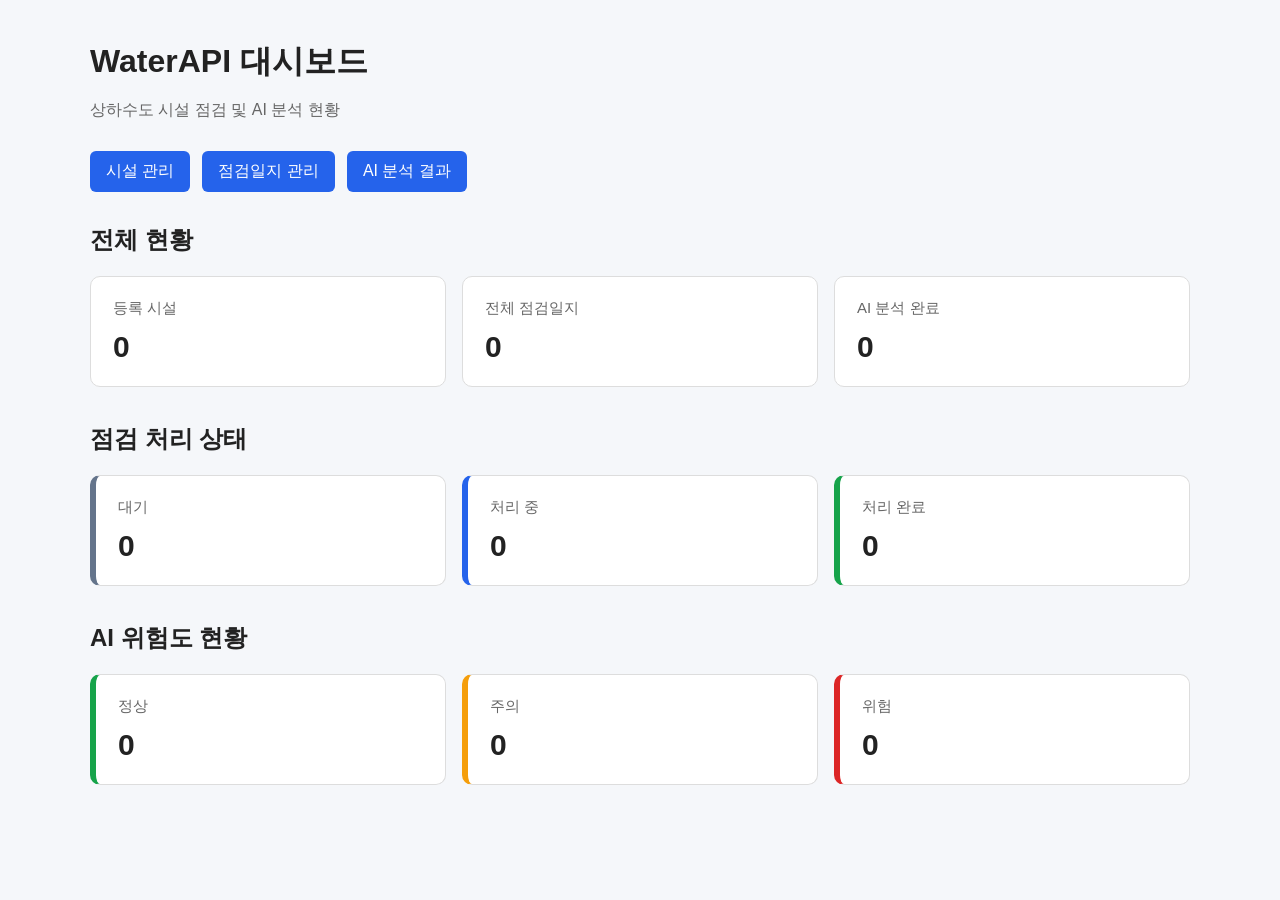
==== src/main/resources/templates/dashboard/index.html @ 93e20271 "feat: 대시보드 구현 (/)" ====
<!DOCTYPE html>
<html lang="ko" xmlns:th="http://www.thymeleaf.org">
<head>
    <meta charset="UTF-8">
    <title>WaterAPI 대시보드</title>

    <style>
        body {
            max-width: 1100px;
            margin: 40px auto;
            padding: 0 20px;
            font-family: Arial, sans-serif;
            background-color: #f5f7fa;
            color: #222;
        }

        h1 {
            margin-bottom: 8px;
        }

        .description {
            color: #666;
            margin-bottom: 30px;
        }

        .menu {
            display: flex;
            gap: 12px;
            margin-bottom: 32px;
        }

        .menu a {
            padding: 10px 16px;
            color: white;
            background-color: #2563eb;
            text-decoration: none;
            border-radius: 6px;
        }

        .section {
            margin-bottom: 36px;
        }

        .cards {
            display: grid;
            grid-template-columns:
                    repeat(auto-fit, minmax(180px, 1fr));
            gap: 16px;
        }

        .card {
            padding: 22px;
            background-color: white;
            border: 1px solid #ddd;
            border-radius: 10px;
        }

        .card-title {
            margin-bottom: 12px;
            color: #666;
            font-size: 15px;
        }

        .card-count {
            font-size: 30px;
            font-weight: bold;
        }

        .pending {
            border-left: 6px solid #64748b;
        }

        .progress {
            border-left: 6px solid #2563eb;
        }

        .completed {
            border-left: 6px solid #16a34a;
        }

        .normal {
            border-left: 6px solid #16a34a;
        }

        .caution {
            border-left: 6px solid #f59e0b;
        }

        .warning {
            border-left: 6px solid #dc2626;
        }
    </style>
</head>

<body>

<h1>WaterAPI 대시보드</h1>

<p class="description">
    상하수도 시설 점검 및 AI 분석 현황
</p>

<nav class="menu">
    <a th:href="@{/facilities}">시설 관리</a>
    <a th:href="@{/inspections}">점검일지 관리</a>
    <a th:href="@{/analyses}">AI 분석 결과</a>
</nav>

<section class="section">
    <h2>전체 현황</h2>

    <div class="cards">
        <div class="card">
            <div class="card-title">등록 시설</div>
            <div class="card-count"
                 th:text="${summary.facilityCount}">
                0
            </div>
        </div>

        <div class="card">
            <div class="card-title">전체 점검일지</div>
            <div class="card-count"
                 th:text="${summary.inspectionCount}">
                0
            </div>
        </div>

        <div class="card">
            <div class="card-title">AI 분석 완료</div>
            <div class="card-count"
                 th:text="${summary.analysisCount}">
                0
            </div>
        </div>
    </div>
</section>

<section class="section">
    <h2>점검 처리 상태</h2>

    <div class="cards">
        <div class="card pending">
            <div class="card-title">대기</div>
            <div class="card-count"
                 th:text="${summary.pendingCount}">
                0
            </div>
        </div>

        <div class="card progress">
            <div class="card-title">처리 중</div>
            <div class="card-count"
                 th:text="${summary.inProgressCount}">
                0
            </div>
        </div>

        <div class="card completed">
            <div class="card-title">처리 완료</div>
            <div class="card-count"
                 th:text="${summary.completedCount}">
                0
            </div>
        </div>
    </div>
</section>

<section class="section">
    <h2>AI 위험도 현황</h2>

    <div class="cards">
        <div class="card normal">
            <div class="card-title">정상</div>
            <div class="card-count"
                 th:text="${summary.normalCount}">
                0
            </div>
        </div>

        <div class="card caution">
            <div class="card-title">주의</div>
            <div class="card-count"
                 th:text="${summary.cautionCount}">
                0
            </div>
        </div>

        <div class="card warning">
            <div class="card-title">위험</div>
            <div class="card-count"
                 th:text="${summary.warningCount}">
                0
            </div>
        </div>
    </div>
</section>

</body>
</html>
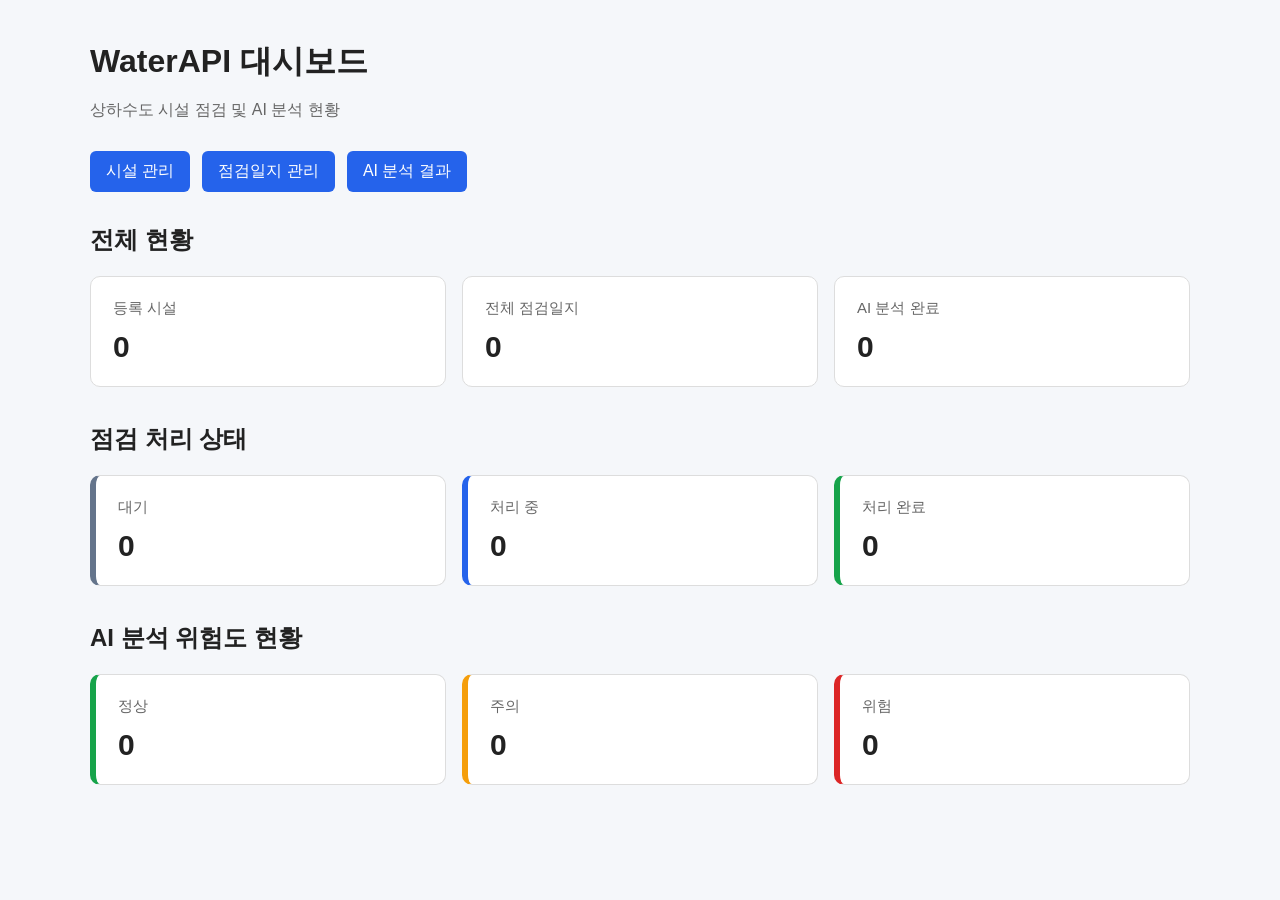
==== commit 02d30968: "feat: AI 분석 결과 검토 및 확정 기능 추가" ====
--- a/src/main/resources/templates/dashboard/index.html
+++ b/src/main/resources/templates/dashboard/index.html
@@ -3,6 +3,7 @@
 <head>
     <meta charset="UTF-8">
     <title>WaterAPI 대시보드</title>
+    <link rel="stylesheet" th:href="@{/css/style.css}">
 
     <style>
         body {
@@ -167,7 +168,7 @@
 </section>
 
 <section class="section">
-    <h2>AI 위험도 현황</h2>
+    <h2>AI 분석 위험도 현황</h2>
 
     <div class="cards">
         <div class="card normal">
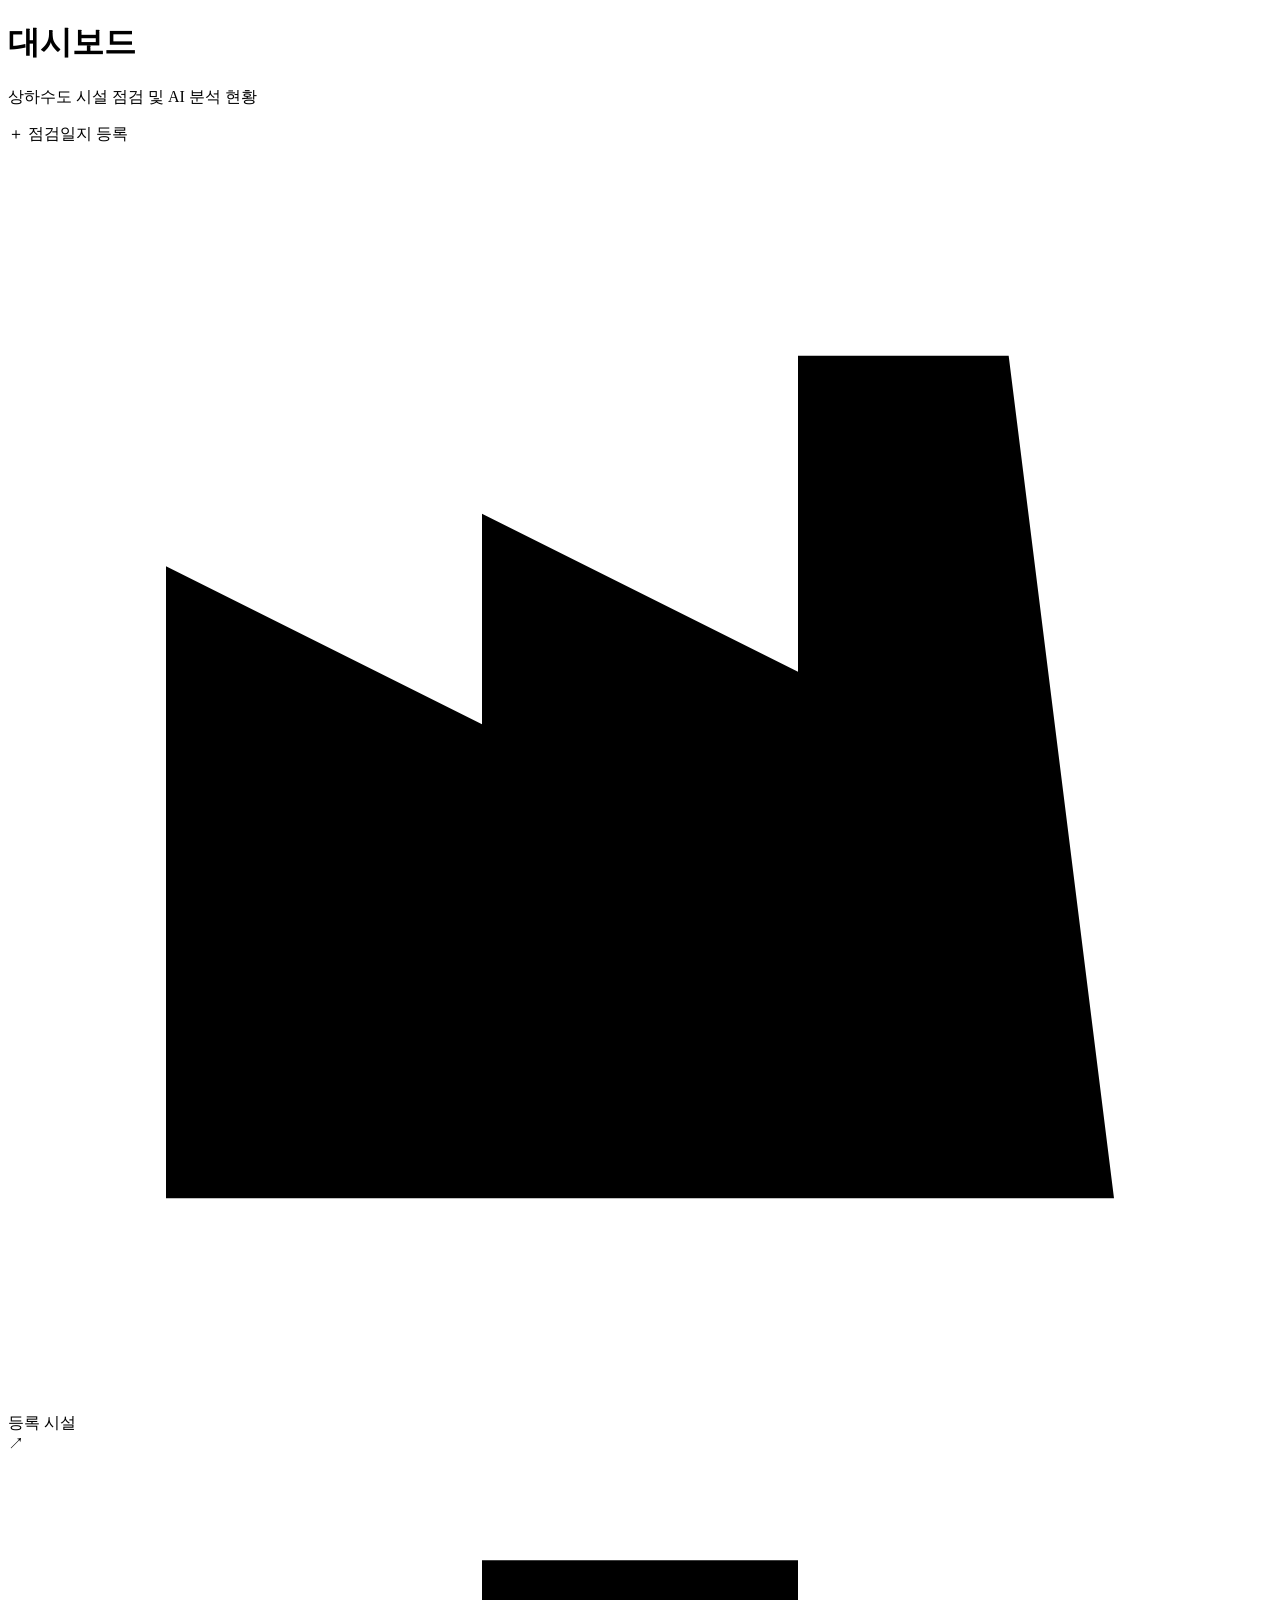
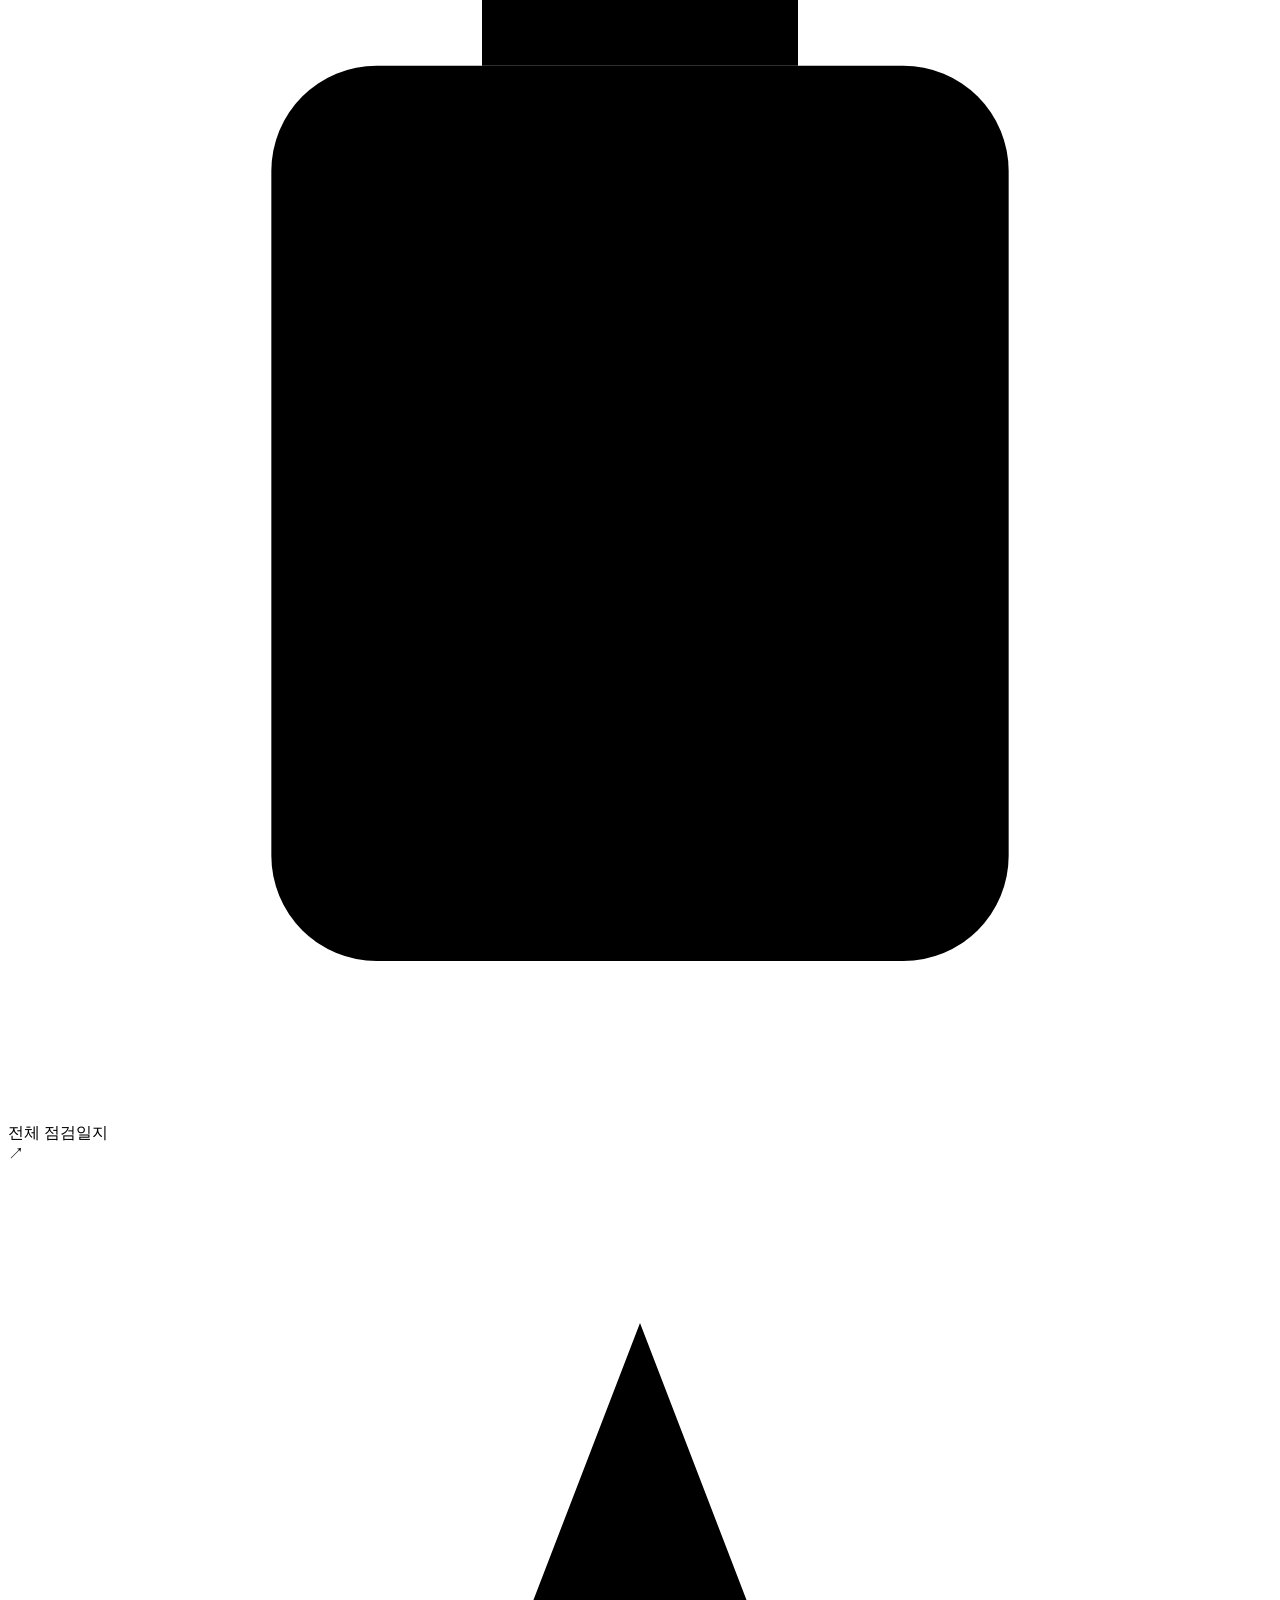
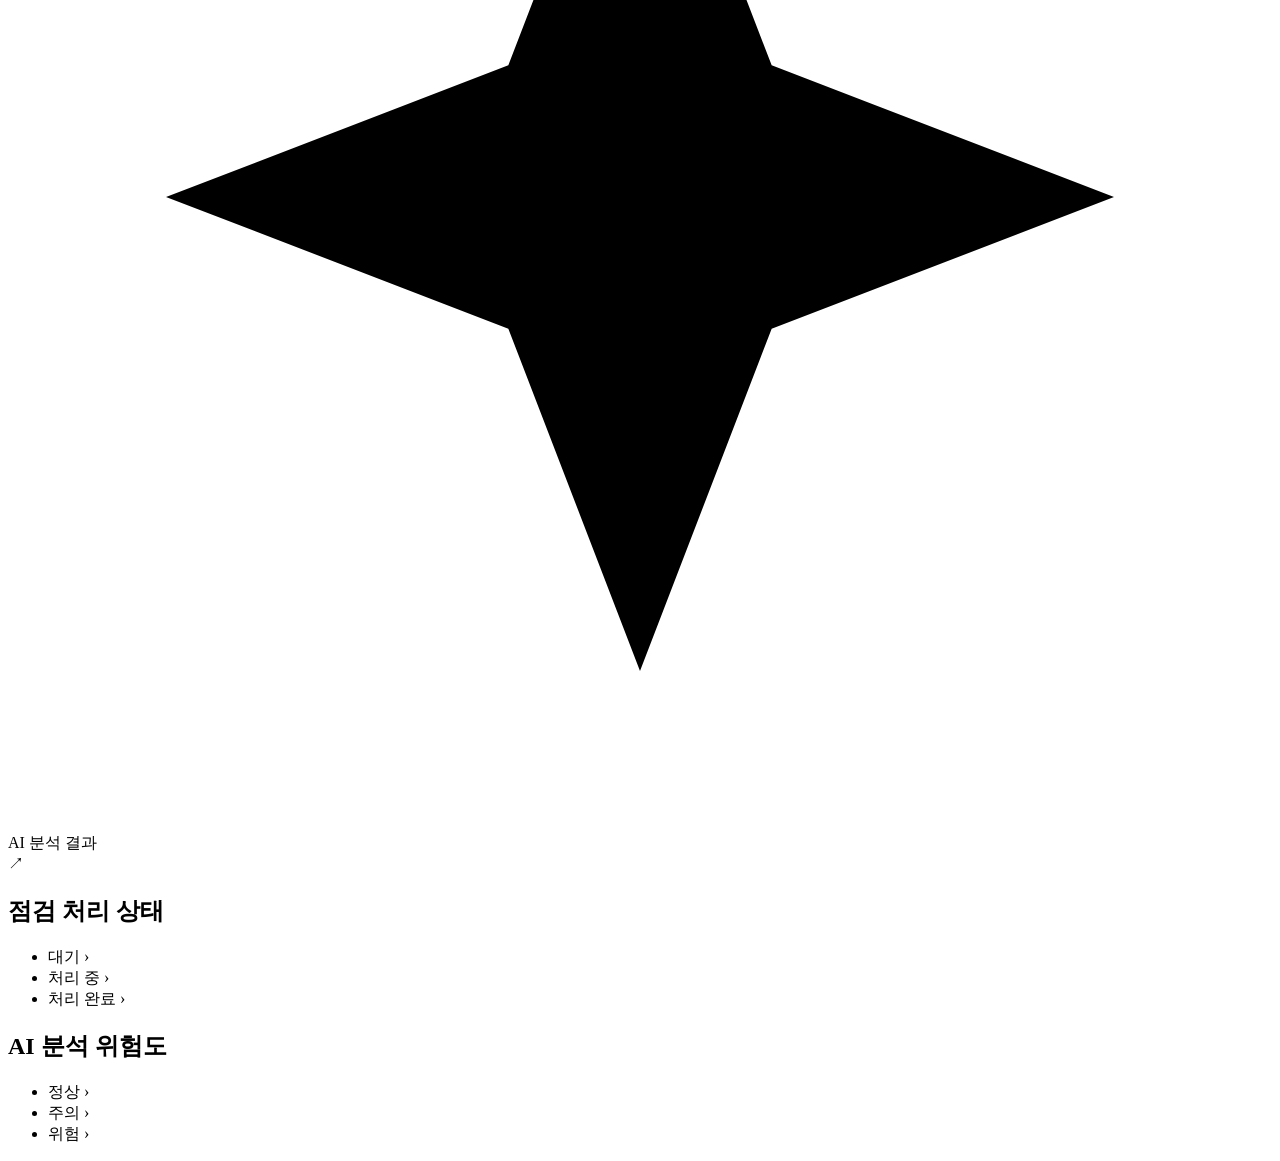
==== commit b866eb85: "feat: 다크 UI 적용 및 분석 위험도 입력 개선" ====
--- a/src/main/resources/templates/dashboard/index.html
+++ b/src/main/resources/templates/dashboard/index.html
@@ -2,200 +2,67 @@
 <html lang="ko" xmlns:th="http://www.thymeleaf.org">
 <head>
     <meta charset="UTF-8">
-    <title>WaterAPI 대시보드</title>
+    <meta name="viewport" content="width=device-width, initial-scale=1">
+    <title>대시보드 · WaterAPI</title>
     <link rel="stylesheet" th:href="@{/css/style.css}">
-
-    <style>
-        body {
-            max-width: 1100px;
-            margin: 40px auto;
-            padding: 0 20px;
-            font-family: Arial, sans-serif;
-            background-color: #f5f7fa;
-            color: #222;
-        }
-
-        h1 {
-            margin-bottom: 8px;
-        }
-
-        .description {
-            color: #666;
-            margin-bottom: 30px;
-        }
-
-        .menu {
-            display: flex;
-            gap: 12px;
-            margin-bottom: 32px;
-        }
-
-        .menu a {
-            padding: 10px 16px;
-            color: white;
-            background-color: #2563eb;
-            text-decoration: none;
-            border-radius: 6px;
-        }
-
-        .section {
-            margin-bottom: 36px;
-        }
-
-        .cards {
-            display: grid;
-            grid-template-columns:
-                    repeat(auto-fit, minmax(180px, 1fr));
-            gap: 16px;
-        }
-
-        .card {
-            padding: 22px;
-            background-color: white;
-            border: 1px solid #ddd;
-            border-radius: 10px;
-        }
-
-        .card-title {
-            margin-bottom: 12px;
-            color: #666;
-            font-size: 15px;
-        }
-
-        .card-count {
-            font-size: 30px;
-            font-weight: bold;
-        }
-
-        .pending {
-            border-left: 6px solid #64748b;
-        }
-
-        .progress {
-            border-left: 6px solid #2563eb;
-        }
-
-        .completed {
-            border-left: 6px solid #16a34a;
-        }
-
-        .normal {
-            border-left: 6px solid #16a34a;
-        }
-
-        .caution {
-            border-left: 6px solid #f59e0b;
-        }
-
-        .warning {
-            border-left: 6px solid #dc2626;
-        }
-    </style>
 </head>
-
 <body>
-
-<h1>WaterAPI 대시보드</h1>
-
-<p class="description">
-    상하수도 시설 점검 및 AI 분석 현황
-</p>
-
-<nav class="menu">
-    <a th:href="@{/facilities}">시설 관리</a>
-    <a th:href="@{/inspections}">점검일지 관리</a>
-    <a th:href="@{/analyses}">AI 분석 결과</a>
-</nav>
-
-<section class="section">
-    <h2>전체 현황</h2>
-
-    <div class="cards">
-        <div class="card">
-            <div class="card-title">등록 시설</div>
-            <div class="card-count"
-                 th:text="${summary.facilityCount}">
-                0
-            </div>
-        </div>
-
-        <div class="card">
-            <div class="card-title">전체 점검일지</div>
-            <div class="card-count"
-                 th:text="${summary.inspectionCount}">
-                0
-            </div>
-        </div>
-
-        <div class="card">
-            <div class="card-title">AI 분석 완료</div>
-            <div class="card-count"
-                 th:text="${summary.analysisCount}">
-                0
-            </div>
-        </div>
-    </div>
-</section>
-
-<section class="section">
-    <h2>점검 처리 상태</h2>
-
-    <div class="cards">
-        <div class="card pending">
-            <div class="card-title">대기</div>
-            <div class="card-count"
-                 th:text="${summary.pendingCount}">
-                0
-            </div>
-        </div>
-
-        <div class="card progress">
-            <div class="card-title">처리 중</div>
-            <div class="card-count"
-                 th:text="${summary.inProgressCount}">
-                0
-            </div>
-        </div>
-
-        <div class="card completed">
-            <div class="card-title">처리 완료</div>
-            <div class="card-count"
-                 th:text="${summary.completedCount}">
-                0
-            </div>
-        </div>
-    </div>
-</section>
-
-<section class="section">
-    <h2>AI 분석 위험도 현황</h2>
-
-    <div class="cards">
-        <div class="card normal">
-            <div class="card-title">정상</div>
-            <div class="card-count"
-                 th:text="${summary.normalCount}">
-                0
-            </div>
-        </div>
-
-        <div class="card caution">
-            <div class="card-title">주의</div>
-            <div class="card-count"
-                 th:text="${summary.cautionCount}">
-                0
-            </div>
-        </div>
-
-        <div class="card warning">
-            <div class="card-title">위험</div>
-            <div class="card-count"
-                 th:text="${summary.warningCount}">
-                0
-            </div>
-        </div>
-    </div>
-</section>
-
+<header th:replace="~{fragments/header :: header('dashboard')}"></header>
+<main id="main">
+<div class="page-heading">
+    <div><h1>대시보드</h1><p>상하수도 시설 점검 및 AI 분석 현황</p></div>
+    <a class="primary" th:href="@{/inspections/new}">＋ 점검일지 등록</a>
+</div>
+<div class="metrics">
+    <a class="metric" th:href="@{/facilities}">
+        <div class="metric-label"><svg aria-hidden="true" viewBox="0 0 24 24"><path d="M3 20V8l6 3V7l6 3V4h4l2 16H3Z"/><path d="M7 16h2m3 0h2"/></svg>등록 시설</div>
+        <strong th:text="${summary.facilityCount}"></strong><span class="metric-arrow" aria-hidden="true">↗</span>
+    </a>
+    <a class="metric" th:href="@{/inspections}">
+        <div class="metric-label"><svg aria-hidden="true" viewBox="0 0 24 24"><rect x="5" y="4" width="14" height="17" rx="2"/><path d="M9 4V2h6v2M9 10h6m-6 4h6"/></svg>전체 점검일지</div>
+        <strong th:text="${summary.inspectionCount}"></strong><span class="metric-arrow" aria-hidden="true">↗</span>
+    </a>
+    <a class="metric" th:href="@{/analyses}">
+        <div class="metric-label"><svg aria-hidden="true" viewBox="0 0 24 24"><path d="m12 3 2.5 6.5L21 12l-6.5 2.5L12 21l-2.5-6.5L3 12l6.5-2.5Z"/></svg>AI 분석 결과</div>
+        <strong th:text="${summary.analysisCount}"></strong><span class="metric-arrow" aria-hidden="true">↗</span>
+    </a>
+</div>
+<div class="two-cols">
+    <section class="panel overview">
+        <h2>점검 처리 상태</h2>
+        <ul class="counts">
+            <li><a th:href="@{/inspections(processingStatus=PENDING)}">
+                <span class="badge PENDING">대기</span>
+                <strong th:text="${summary.pendingCount}"></strong><span aria-hidden="true">›</span>
+            </a></li>
+            <li><a th:href="@{/inspections(processingStatus=IN_PROGRESS)}">
+                <span class="badge IN_PROGRESS">처리 중</span>
+                <strong th:text="${summary.inProgressCount}"></strong><span aria-hidden="true">›</span>
+            </a></li>
+            <li><a th:href="@{/inspections(processingStatus=COMPLETED)}">
+                <span class="badge COMPLETED">처리 완료</span>
+                <strong th:text="${summary.completedCount}"></strong><span aria-hidden="true">›</span>
+            </a></li>
+        </ul>
+    </section>
+    <section class="panel overview">
+        <h2>AI 분석 위험도</h2>
+        <ul class="counts">
+            <li><a th:href="@{/analyses(riskLevel=NORMAL)}">
+                <span class="badge NORMAL">정상</span>
+                <strong th:text="${summary.normalCount}"></strong><span aria-hidden="true">›</span>
+            </a></li>
+            <li><a th:href="@{/analyses(riskLevel=CAUTION)}">
+                <span class="badge CAUTION">주의</span>
+                <strong th:text="${summary.cautionCount}"></strong><span aria-hidden="true">›</span>
+            </a></li>
+            <li><a th:href="@{/analyses(riskLevel=WARNING)}">
+                <span class="badge WARNING">위험</span>
+                <strong th:text="${summary.warningCount}"></strong><span aria-hidden="true">›</span>
+            </a></li>
+        </ul>
+    </section>
+</div>
+</main>
 </body>
-</html>+</html>
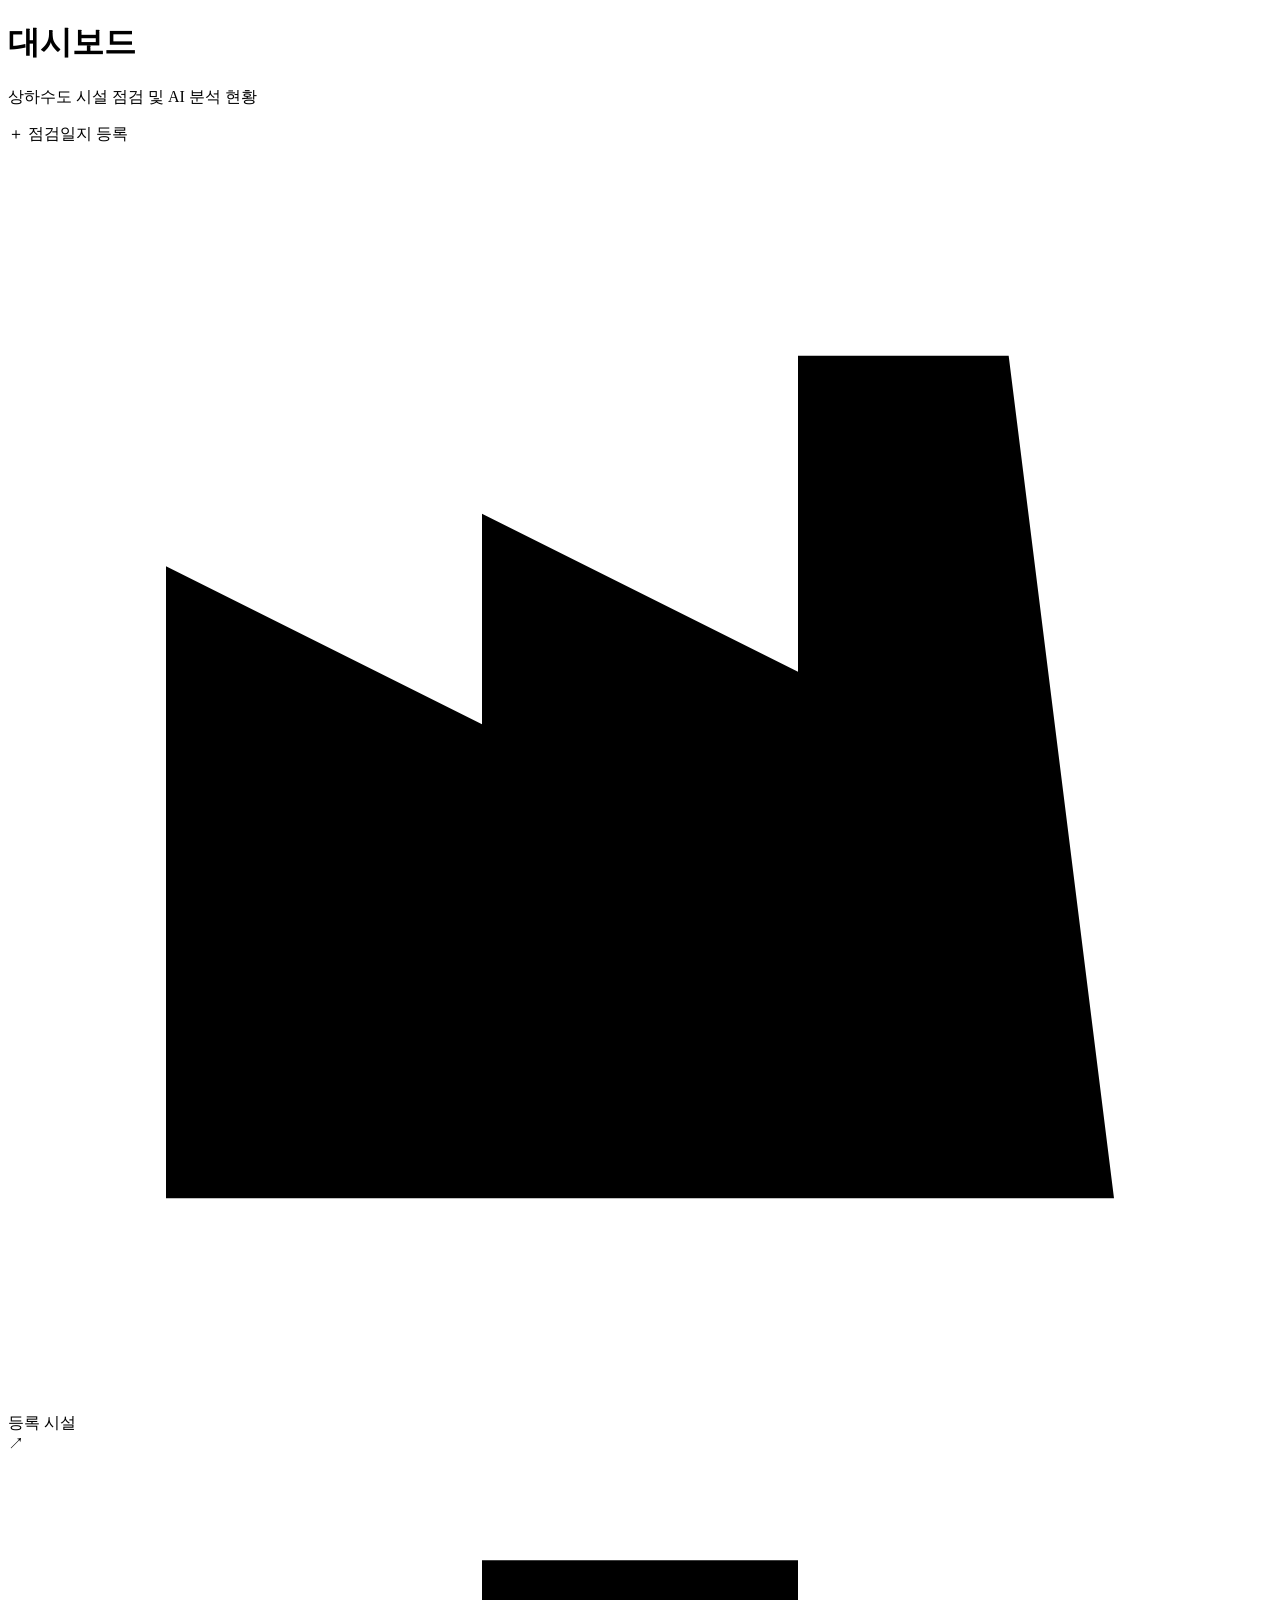
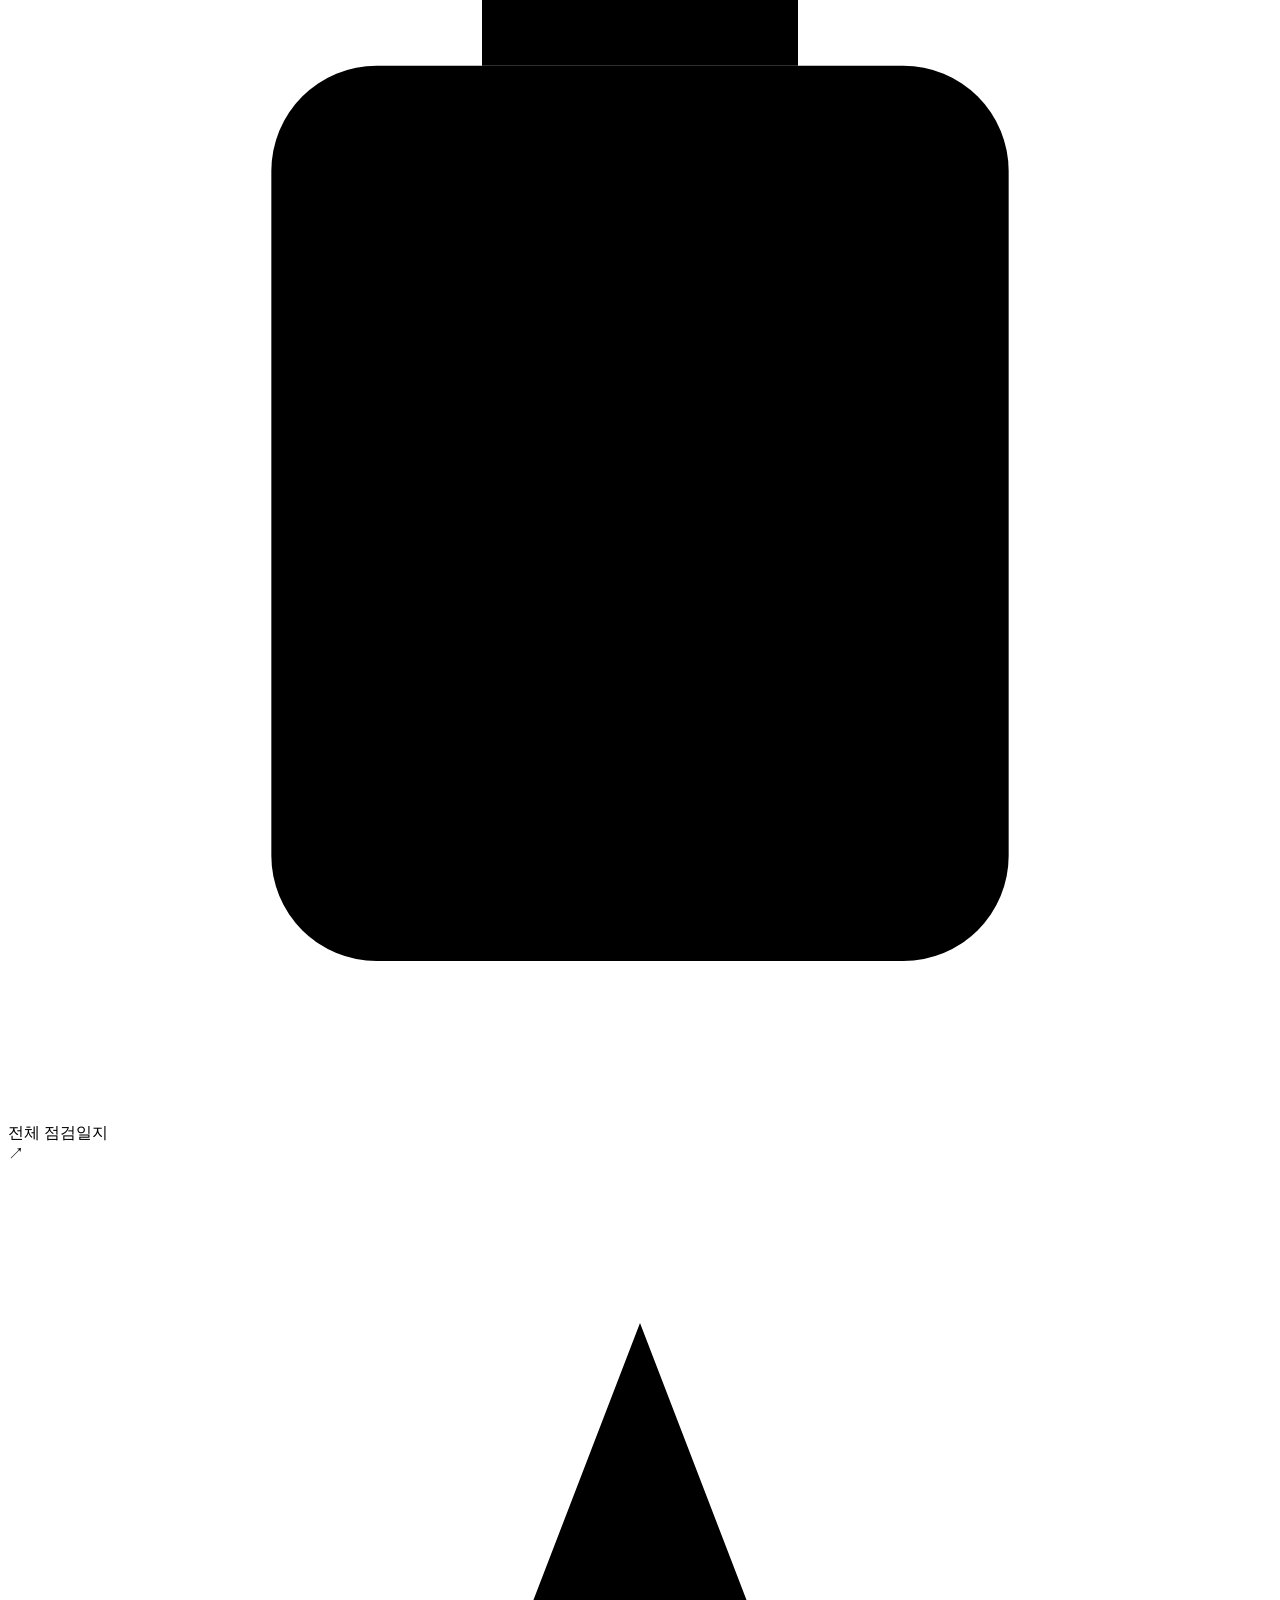
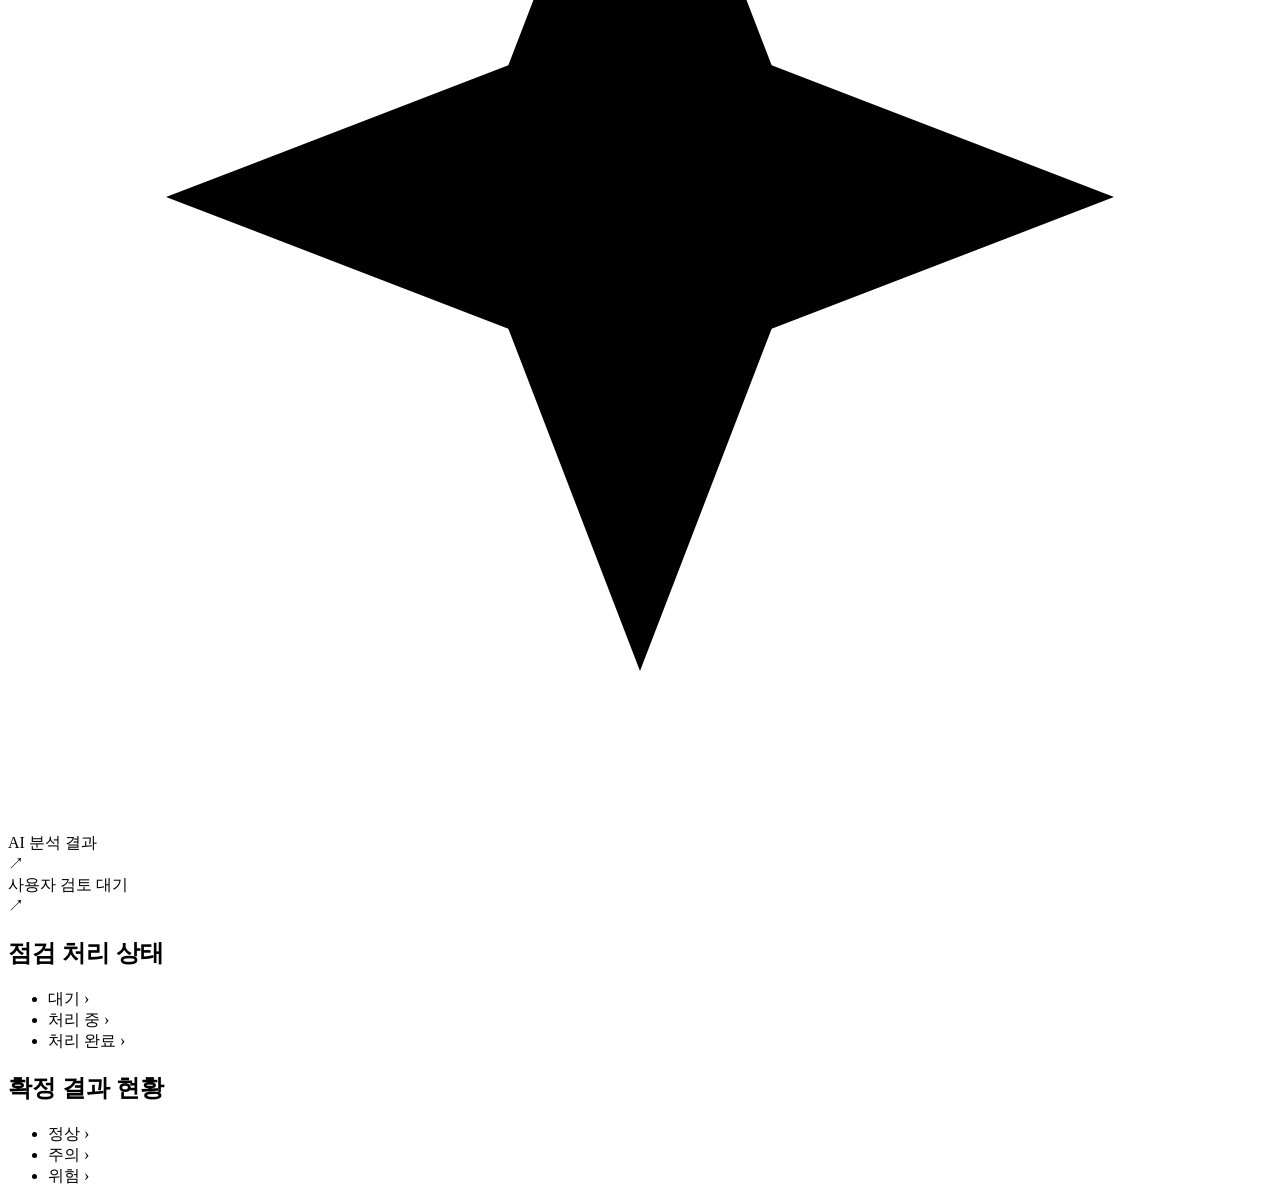
==== commit ca319e5f: "feat: 시설 유형별 점검표와 사용자 확정 위험도 집계 추가" ====
--- a/src/main/resources/templates/dashboard/index.html
+++ b/src/main/resources/templates/dashboard/index.html
@@ -26,6 +26,10 @@
         <div class="metric-label"><svg aria-hidden="true" viewBox="0 0 24 24"><path d="m12 3 2.5 6.5L21 12l-6.5 2.5L12 21l-2.5-6.5L3 12l6.5-2.5Z"/></svg>AI 분석 결과</div>
         <strong th:text="${summary.analysisCount}"></strong><span class="metric-arrow" aria-hidden="true">↗</span>
     </a>
+    <a class="metric" th:href="@{/analyses(reviewStatus=PENDING_REVIEW)}">
+        <div class="metric-label">사용자 검토 대기</div>
+        <strong th:text="${summary.reviewPendingCount}"></strong><span class="metric-arrow" aria-hidden="true">↗</span>
+    </a>
 </div>
 <div class="two-cols">
     <section class="panel overview">
@@ -46,17 +50,18 @@
         </ul>
     </section>
     <section class="panel overview">
-        <h2>AI 분석 위험도</h2>
+        <h2>확정 결과 현황</h2>
+        <span th:replace="~{fragments/header :: stubMode}"></span>
         <ul class="counts">
-            <li><a th:href="@{/analyses(riskLevel=NORMAL)}">
+            <li><a th:href="@{/analyses(reviewStatus=CONFIRMED,riskLevel=NORMAL)}">
                 <span class="badge NORMAL">정상</span>
                 <strong th:text="${summary.normalCount}"></strong><span aria-hidden="true">›</span>
             </a></li>
-            <li><a th:href="@{/analyses(riskLevel=CAUTION)}">
+            <li><a th:href="@{/analyses(reviewStatus=CONFIRMED,riskLevel=CAUTION)}">
                 <span class="badge CAUTION">주의</span>
                 <strong th:text="${summary.cautionCount}"></strong><span aria-hidden="true">›</span>
             </a></li>
-            <li><a th:href="@{/analyses(riskLevel=WARNING)}">
+            <li><a th:href="@{/analyses(reviewStatus=CONFIRMED,riskLevel=WARNING)}">
                 <span class="badge WARNING">위험</span>
                 <strong th:text="${summary.warningCount}"></strong><span aria-hidden="true">›</span>
             </a></li>
